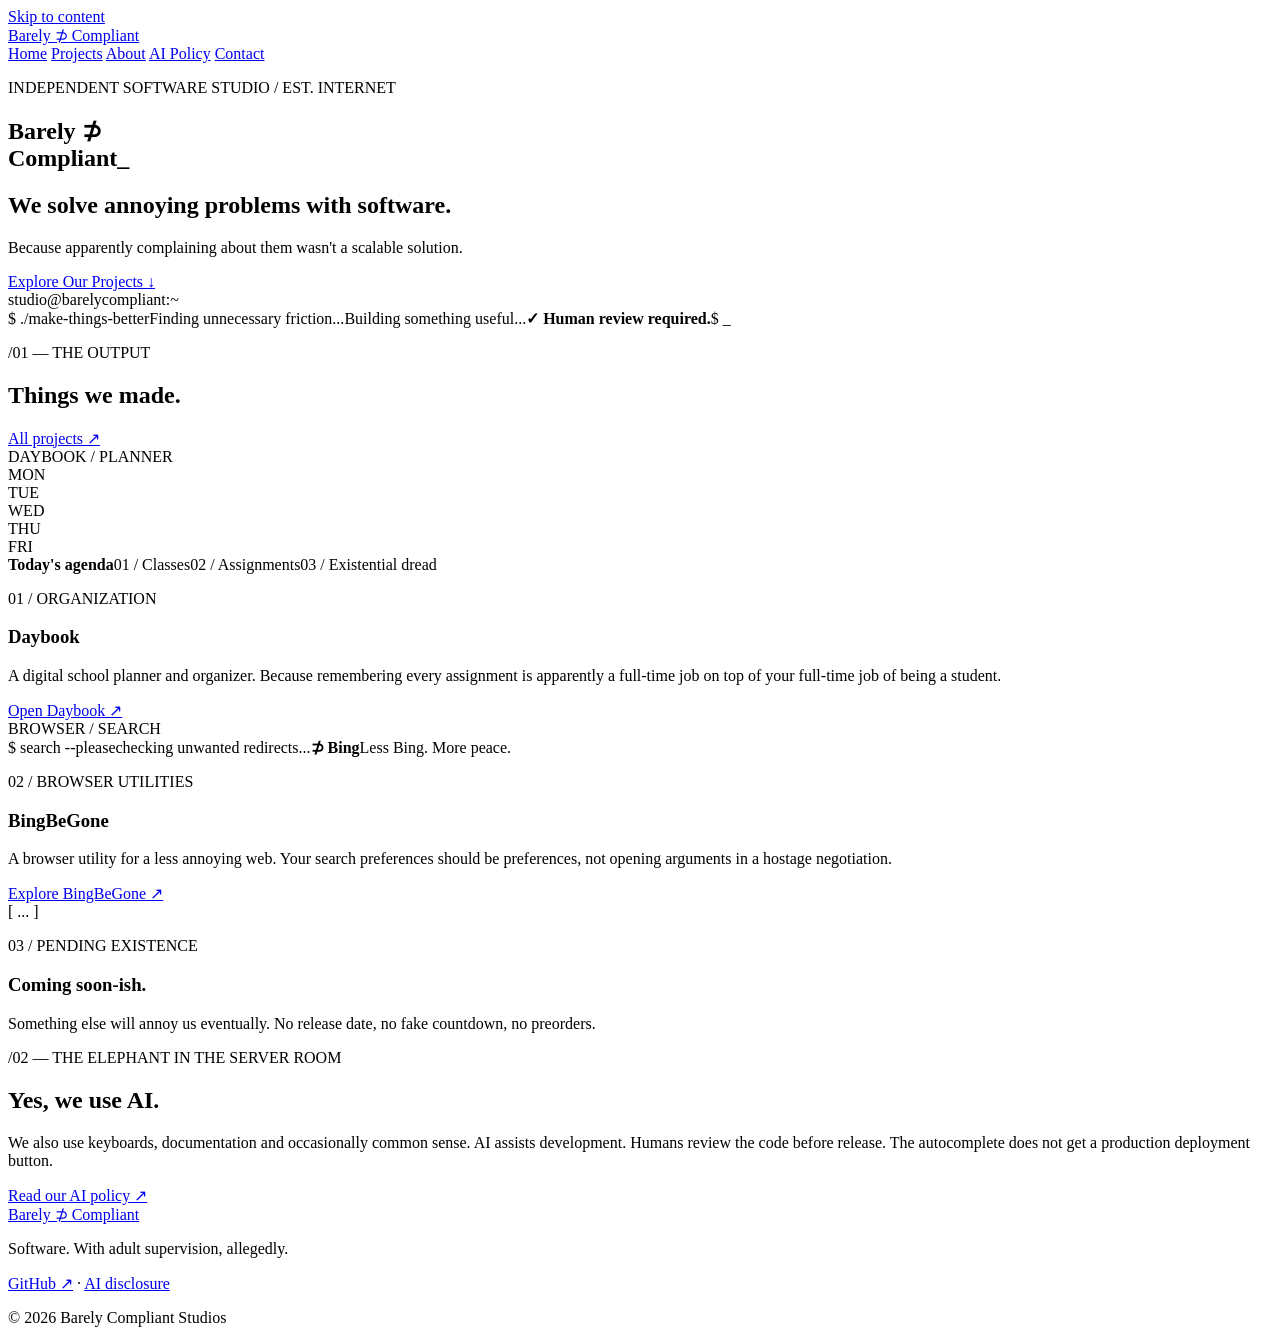
==== index.html @ f10d5186 "add VC Landing" ====
<!DOCTYPE html>
<html lang="en">
<head>
    <meta charset="UTF-8">
    <meta name="viewport" content="width=device-width, initial-scale=1">
    <meta name="description" content="Independent software studio building practical tools for everyday annoyances.">
    <meta name="theme-color" content="#001f11">
    <meta property="og:title" content="Software for annoying problems | Barely Compliant">
    <meta property="og:description" content="Independent software studio building practical tools for everyday annoyances.">
    <meta property="og:type" content="website">
    <link rel="canonical" href="https://barelycompliant.dev/">
    <link rel="icon" href="assets/favicon.svg" type="image/svg+xml">
    <link rel="stylesheet" href="css/style.css">
    <script src="js/main.js" defer></script>
    <title>Software for annoying problems | Barely Compliant</title>
</head>
<body>
    <a class="skip" href="#main">Skip to content</a>
    <header class="site-header">
        <div class="shell header-inner">
            <a class="brand" href="index.html">Barely <span>⊅</span> Compliant</a>
            <button class="menu-toggle" aria-expanded="false" aria-controls="navigation" hidden>Menu</button>
            <nav id="navigation" aria-label="Main navigation">
            <a href="index.html" aria-current="page">Home</a>
            <a href="projects.html">Projects</a>
            <a href="about.html">About</a>
            <a href="ai.html">AI Policy</a>
            <a href="contact.html">Contact</a>
            </nav>
        </div>
    </header>
    <main id="main" class="shell">
        <section class="hero">
            <p class="eyebrow"><span class="status-dot"></span> INDEPENDENT SOFTWARE STUDIO / EST. INTERNET</p>
            <h1 class="wordmark">Barely <span>⊅</span><br>Compliant<span class="cursor" aria-hidden="true">_</span></h1>
            <div class="hero-bottom"><div><h2>We solve annoying problems with software.</h2><p>Because apparently complaining about them wasn't a scalable solution.</p><a class="button" href="#projects">Explore Our Projects <span aria-hidden="true">↓</span></a></div><div class="terminal"><div class="mock-bar">studio@barelycompliant:~</div><div class="terminal-lines"><span>$ ./make-things-better</span><span>Finding unnecessary friction...</span><span>Building something useful...</span><strong>✓ Human review required.</strong><span>$ <span class="cursor">_</span></span></div></div></div>
        </section>
        <section id="projects" class="section"><div class="section-heading"><div><p class="eyebrow">/01 — THE OUTPUT</p><h2>Things we made.</h2></div><a class="arrow-link" href="projects.html">All projects ↗</a></div>        <div class="project-grid">
            <article class="project-card">
                <div class="project-art daybook" aria-hidden="true">
                    <div class="mock-window"><div class="mock-bar">DAYBOOK / PLANNER</div><div class="mock-layout"><div class="mock-sidebar">MON<br>TUE<br>WED<br>THU<br>FRI</div><div class="mock-content"><b>Today's agenda</b><span>01 / Classes</span><span>02 / Assignments</span><span>03 / Existential dread</span></div></div></div>
                </div>
                <div class="project-copy"><p class="eyebrow">01 / ORGANIZATION</p><h3>Daybook</h3><p>A digital school planner and organizer. Because remembering every assignment is apparently a full-time job on top of your full-time job of being a student.</p><a class="arrow-link" href="https://daybook.barelycompliant.dev/">Open Daybook ↗</a></div>
            </article>
            <article class="project-card">
                <div class="project-art bing" aria-hidden="true"><div class="mock-window"><div class="mock-bar">BROWSER / SEARCH</div><div class="terminal-lines"><span>$ search --please</span><span>checking unwanted redirects...</span><strong>⊅ Bing</strong><span>Less Bing. More peace.</span></div></div></div>
                <div class="project-copy"><p class="eyebrow">02 / BROWSER UTILITIES</p><h3>BingBeGone</h3><p>A browser utility for a less annoying web. Your search preferences should be preferences, not opening arguments in a hostage negotiation.</p><a class="arrow-link" href="https://bingbegone.barelycompliant.dev/">Explore BingBeGone ↗</a></div>
            </article>
            <article class="coming"><span class="coming-symbol" aria-hidden="true">[ ... ]</span><div><p class="eyebrow">03 / PENDING EXISTENCE</p><h3>Coming soon-ish.</h3><p>Something else will annoy us eventually. No release date, no fake countdown, no preorders.</p></div></article>
        </div></section>
        <section class="section manifesto"><p class="eyebrow">/02 — THE ELEPHANT IN THE SERVER ROOM</p><h2>Yes, we use AI.</h2><p>We also use keyboards, documentation and occasionally common sense. AI assists development. Humans review the code before release. The autocomplete does not get a production deployment button.</p><a class="arrow-link" href="ai.html">Read our AI policy ↗</a></section>
    </main>
    <footer class="site-footer">
        <div class="shell footer-inner">
            <div><a class="brand" href="index.html">Barely ⊅ Compliant</a><p>Software. With adult supervision, allegedly.</p></div>
            <div><a href="https://github.com/barelycompliant">GitHub ↗</a> · <a href="ai.html">AI disclosure</a><p>© <span id="year">2026</span> Barely Compliant Studios</p></div>
        </div>
    </footer>
</body>
</html>
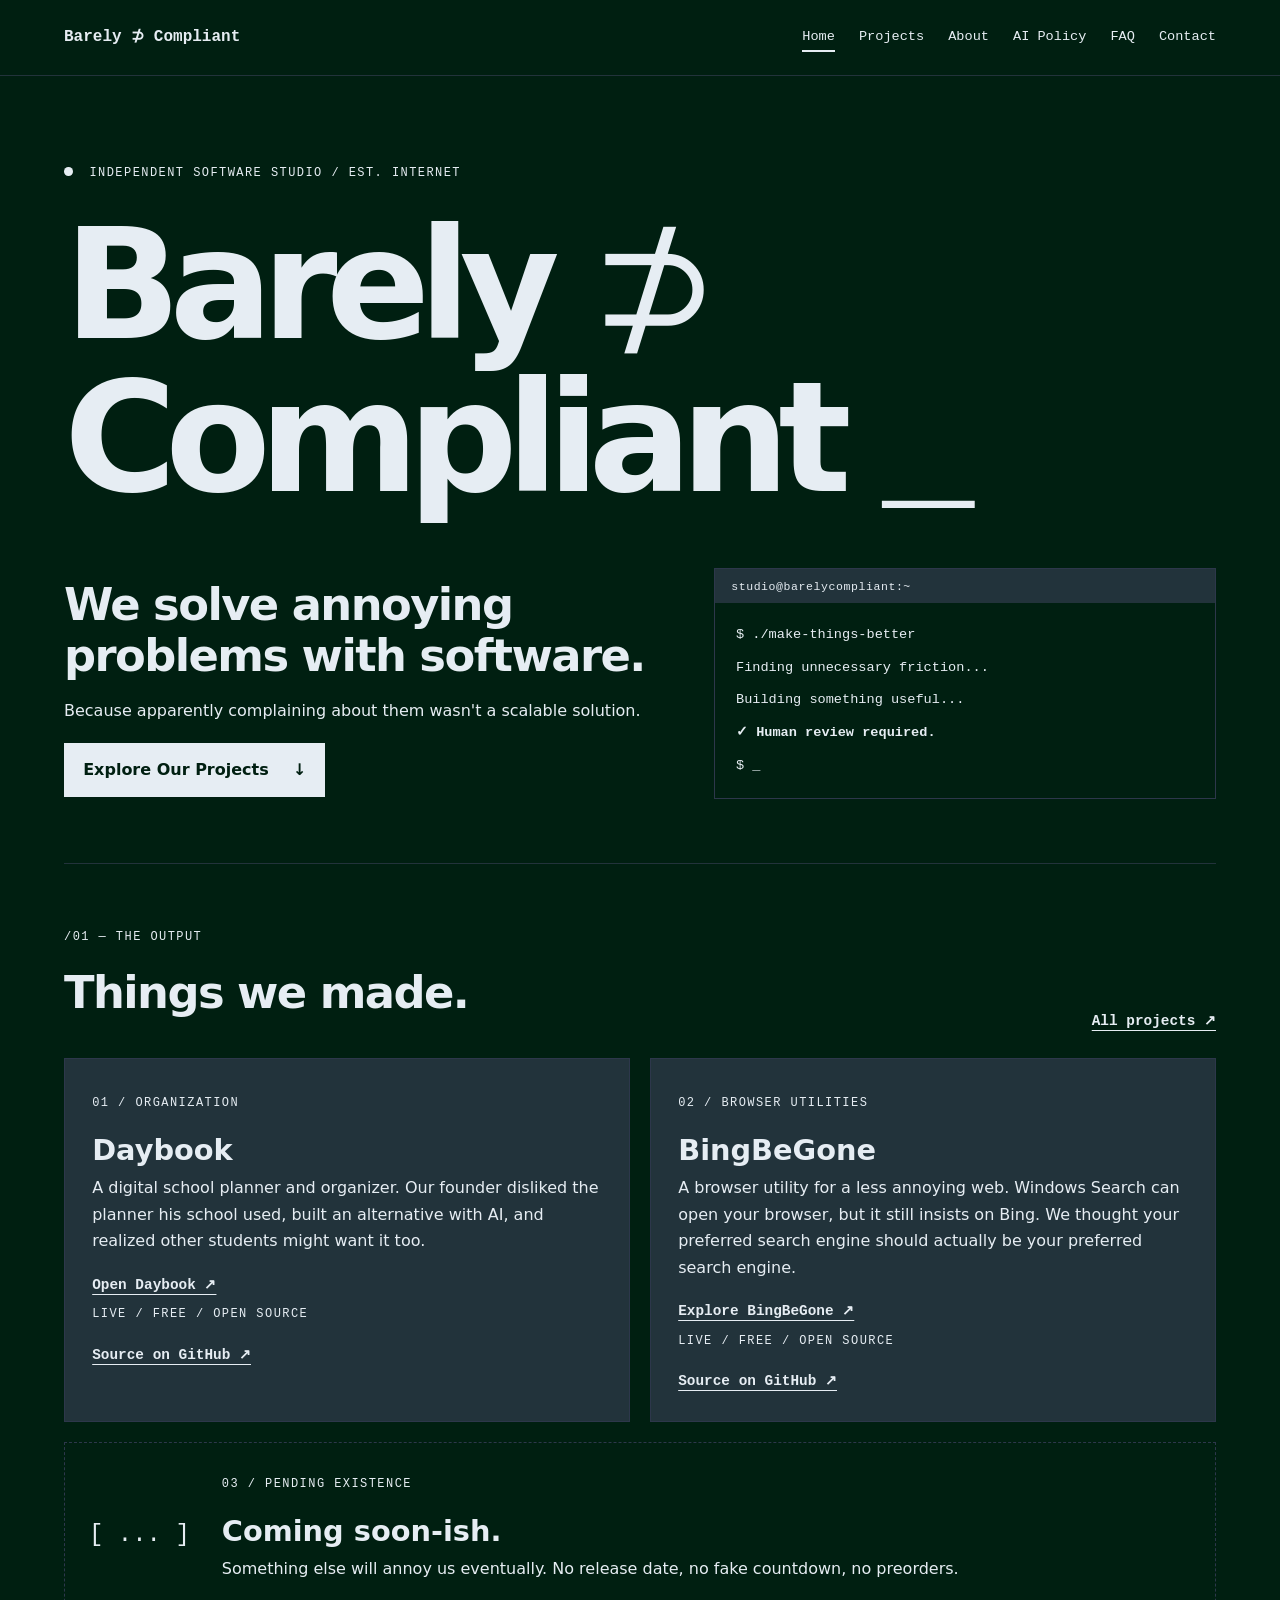
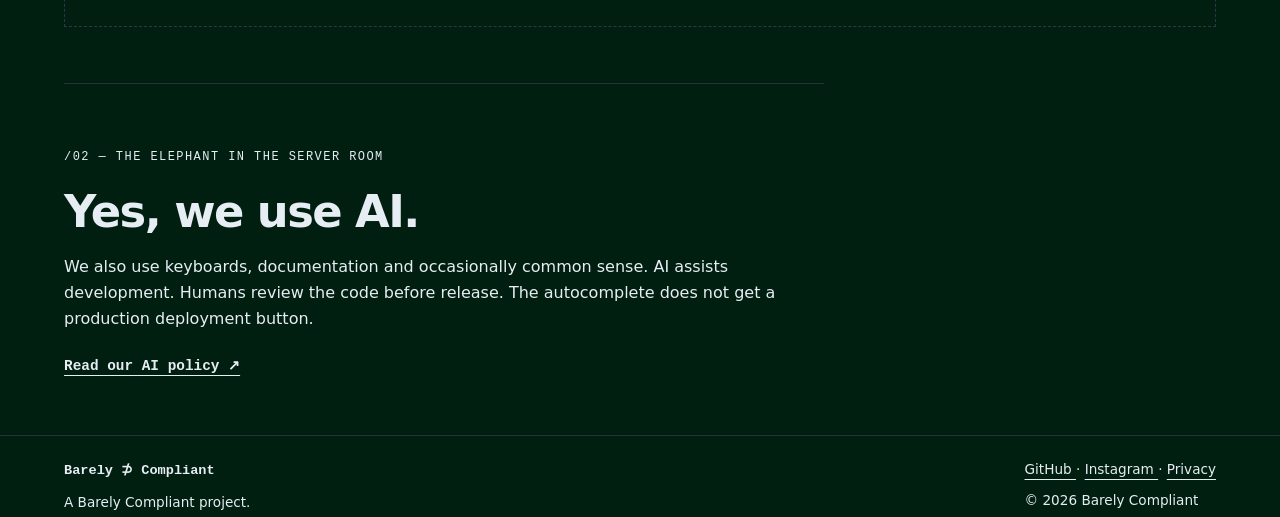
==== commit 9832629c: "v2" ====
--- a/index.html
+++ b/index.html
@@ -1,60 +1,243 @@
 <!DOCTYPE html>
 <html lang="en">
-<head>
-    <meta charset="UTF-8">
-    <meta name="viewport" content="width=device-width, initial-scale=1">
-    <meta name="description" content="Independent software studio building practical tools for everyday annoyances.">
-    <meta name="theme-color" content="#001f11">
-    <meta property="og:title" content="Software for annoying problems | Barely Compliant">
-    <meta property="og:description" content="Independent software studio building practical tools for everyday annoyances.">
-    <meta property="og:type" content="website">
-    <link rel="canonical" href="https://barelycompliant.dev/">
-    <link rel="icon" href="assets/favicon.svg" type="image/svg+xml">
-    <link rel="stylesheet" href="css/style.css">
-    <script src="js/main.js" defer></script>
-    <title>Software for annoying problems | Barely Compliant</title>
-</head>
-<body>
-    <a class="skip" href="#main">Skip to content</a>
-    <header class="site-header">
-        <div class="shell header-inner">
-            <a class="brand" href="index.html">Barely <span>⊅</span> Compliant</a>
-            <button class="menu-toggle" aria-expanded="false" aria-controls="navigation" hidden>Menu</button>
-            <nav id="navigation" aria-label="Main navigation">
-            <a href="index.html" aria-current="page">Home</a>
-            <a href="projects.html">Projects</a>
-            <a href="about.html">About</a>
-            <a href="ai.html">AI Policy</a>
-            <a href="contact.html">Contact</a>
-            </nav>
-        </div>
-    </header>
-    <main id="main" class="shell">
-        <section class="hero">
-            <p class="eyebrow"><span class="status-dot"></span> INDEPENDENT SOFTWARE STUDIO / EST. INTERNET</p>
-            <h1 class="wordmark">Barely <span>⊅</span><br>Compliant<span class="cursor" aria-hidden="true">_</span></h1>
-            <div class="hero-bottom"><div><h2>We solve annoying problems with software.</h2><p>Because apparently complaining about them wasn't a scalable solution.</p><a class="button" href="#projects">Explore Our Projects <span aria-hidden="true">↓</span></a></div><div class="terminal"><div class="mock-bar">studio@barelycompliant:~</div><div class="terminal-lines"><span>$ ./make-things-better</span><span>Finding unnecessary friction...</span><span>Building something useful...</span><strong>✓ Human review required.</strong><span>$ <span class="cursor">_</span></span></div></div></div>
-        </section>
-        <section id="projects" class="section"><div class="section-heading"><div><p class="eyebrow">/01 — THE OUTPUT</p><h2>Things we made.</h2></div><a class="arrow-link" href="projects.html">All projects ↗</a></div>        <div class="project-grid">
-            <article class="project-card">
-                <div class="project-art daybook" aria-hidden="true">
-                    <div class="mock-window"><div class="mock-bar">DAYBOOK / PLANNER</div><div class="mock-layout"><div class="mock-sidebar">MON<br>TUE<br>WED<br>THU<br>FRI</div><div class="mock-content"><b>Today's agenda</b><span>01 / Classes</span><span>02 / Assignments</span><span>03 / Existential dread</span></div></div></div>
-                </div>
-                <div class="project-copy"><p class="eyebrow">01 / ORGANIZATION</p><h3>Daybook</h3><p>A digital school planner and organizer. Because remembering every assignment is apparently a full-time job on top of your full-time job of being a student.</p><a class="arrow-link" href="https://daybook.barelycompliant.dev/">Open Daybook ↗</a></div>
-            </article>
-            <article class="project-card">
-                <div class="project-art bing" aria-hidden="true"><div class="mock-window"><div class="mock-bar">BROWSER / SEARCH</div><div class="terminal-lines"><span>$ search --please</span><span>checking unwanted redirects...</span><strong>⊅ Bing</strong><span>Less Bing. More peace.</span></div></div></div>
-                <div class="project-copy"><p class="eyebrow">02 / BROWSER UTILITIES</p><h3>BingBeGone</h3><p>A browser utility for a less annoying web. Your search preferences should be preferences, not opening arguments in a hostage negotiation.</p><a class="arrow-link" href="https://bingbegone.barelycompliant.dev/">Explore BingBeGone ↗</a></div>
-            </article>
-            <article class="coming"><span class="coming-symbol" aria-hidden="true">[ ... ]</span><div><p class="eyebrow">03 / PENDING EXISTENCE</p><h3>Coming soon-ish.</h3><p>Something else will annoy us eventually. No release date, no fake countdown, no preorders.</p></div></article>
-        </div></section>
-        <section class="section manifesto"><p class="eyebrow">/02 — THE ELEPHANT IN THE SERVER ROOM</p><h2>Yes, we use AI.</h2><p>We also use keyboards, documentation and occasionally common sense. AI assists development. Humans review the code before release. The autocomplete does not get a production deployment button.</p><a class="arrow-link" href="ai.html">Read our AI policy ↗</a></section>
-    </main>
-    <footer class="site-footer">
-        <div class="shell footer-inner">
-            <div><a class="brand" href="index.html">Barely ⊅ Compliant</a><p>Software. With adult supervision, allegedly.</p></div>
-            <div><a href="https://github.com/barelycompliant">GitHub ↗</a> · <a href="ai.html">AI disclosure</a><p>© <span id="year">2026</span> Barely Compliant Studios</p></div>
-        </div>
-    </footer>
-</body>
+ <head>
+  <meta charset="utf-8"/>
+  <meta content="width=device-width, initial-scale=1" name="viewport"/>
+  <meta content="Independent software studio building practical tools for everyday annoyances." name="description"/>
+  <meta content="#001f11" name="theme-color"/>
+  <meta content="Software for annoying problems | Barely Compliant" property="og:title"/>
+  <meta content="Independent software studio building practical tools for everyday annoyances." property="og:description"/>
+  <meta content="website" property="og:type"/>
+  <link href="https://barelycompliant.dev/" rel="canonical"/>
+  <link href="assets/favicon.svg" rel="icon" type="image/svg+xml"/>
+  <link href="css/style.css" rel="stylesheet"/>
+  <script defer="" src="js/main.js">
+  </script>
+  <title>
+   Software for annoying problems | Barely Compliant
+  </title>
+ </head>
+ <body>
+  <a class="skip" href="#main">
+   Skip to content
+  </a>
+  <header class="site-header">
+   <div class="shell header-inner">
+    <a class="brand" href="index.html">
+     Barely
+     <span>
+      ⊅
+     </span>
+     Compliant
+    </a>
+    <button aria-controls="navigation" aria-expanded="false" class="menu-toggle" hidden="">
+     Menu
+    </button>
+    <nav aria-label="Main navigation" id="navigation">
+     <a aria-current="page" href="index.html">
+      Home
+     </a>
+     <a href="projects.html">
+      Projects
+     </a>
+     <a href="about.html">
+      About
+     </a>
+     <a href="ai.html">
+      AI Policy
+     </a>
+     <a href="faq.html">
+      FAQ
+     </a>
+     <a href="contact.html">
+      Contact
+     </a>
+    </nav>
+   </div>
+  </header>
+  <main class="shell" id="main">
+   <section class="hero">
+    <p class="eyebrow">
+     <span class="status-dot">
+     </span>
+     INDEPENDENT SOFTWARE STUDIO / EST. INTERNET
+    </p>
+    <h1 class="wordmark">
+     Barely
+     <span>
+      ⊅
+     </span>
+     <br/>
+     Compliant
+     <span aria-hidden="true" class="cursor">
+      _
+     </span>
+    </h1>
+    <div class="hero-bottom">
+     <div>
+      <h2>
+       We solve annoying problems with software.
+      </h2>
+      <p>
+       Because apparently complaining about them wasn't a scalable solution.
+      </p>
+      <a class="button" href="#projects">
+       Explore Our Projects
+       <span aria-hidden="true">
+        ↓
+       </span>
+      </a>
+     </div>
+     <div class="terminal">
+      <div class="mock-bar">
+       studio@barelycompliant:~
+      </div>
+      <div class="terminal-lines">
+       <span>
+        $ ./make-things-better
+       </span>
+       <span>
+        Finding unnecessary friction...
+       </span>
+       <span>
+        Building something useful...
+       </span>
+       <strong>
+        ✓ Human review required.
+       </strong>
+       <span>
+        $
+        <span class="cursor">
+         _
+        </span>
+       </span>
+      </div>
+     </div>
+    </div>
+   </section>
+   <section class="section" id="projects">
+    <div class="section-heading">
+     <div>
+      <p class="eyebrow">
+       /01 — THE OUTPUT
+      </p>
+      <h2>
+       Things we made.
+      </h2>
+     </div>
+     <a class="arrow-link" href="projects.html">
+      All projects ↗
+     </a>
+    </div>
+    <div class="project-grid">
+     <article class="project-card">
+      <div class="project-copy">
+       <p class="eyebrow">
+        01 / ORGANIZATION
+       </p>
+       <h3>
+        Daybook
+       </h3>
+       <p>
+        A digital school planner and organizer. Our founder disliked the planner his school used, built an alternative with AI, and realized other students might want it too.
+       </p>
+       <a class="arrow-link" href="https://daybook.barelycompliant.dev/">
+        Open Daybook ↗
+       </a>
+       <p class="eyebrow">
+        Live / Free / Open source
+       </p>
+       <a class="arrow-link" href="https://github.com/barelycompliant">
+        Source on GitHub ↗
+       </a>
+      </div>
+     </article>
+     <article class="project-card">
+      <div class="project-copy">
+       <p class="eyebrow">
+        02 / BROWSER UTILITIES
+       </p>
+       <h3>
+        BingBeGone
+       </h3>
+       <p>
+        A browser utility for a less annoying web. Windows Search can open your browser, but it still insists on Bing. We thought your preferred search engine should actually be your preferred search engine.
+       </p>
+       <a class="arrow-link" href="https://bingbegone.barelycompliant.dev/">
+        Explore BingBeGone ↗
+       </a>
+       <p class="eyebrow">
+        Live / Free / Open source
+       </p>
+       <a class="arrow-link" href="https://github.com/barelycompliant">
+        Source on GitHub ↗
+       </a>
+      </div>
+     </article>
+     <article class="coming">
+      <span aria-hidden="true" class="coming-symbol">
+       [ ... ]
+      </span>
+      <div>
+       <p class="eyebrow">
+        03 / PENDING EXISTENCE
+       </p>
+       <h3>
+        Coming soon-ish.
+       </h3>
+       <p>
+        Something else will annoy us eventually. No release date, no fake countdown, no preorders.
+       </p>
+      </div>
+     </article>
+    </div>
+   </section>
+   <section class="section manifesto">
+    <p class="eyebrow">
+     /02 — THE ELEPHANT IN THE SERVER ROOM
+    </p>
+    <h2>
+     Yes, we use AI.
+    </h2>
+    <p>
+     We also use keyboards, documentation and occasionally common sense. AI assists development. Humans review the code before release. The autocomplete does not get a production deployment button.
+    </p>
+    <a class="arrow-link" href="ai.html">
+     Read our AI policy ↗
+    </a>
+   </section>
+  </main>
+  <footer class="site-footer">
+   <div class="shell footer-inner">
+    <div>
+     <a class="brand" href="index.html">
+      Barely ⊅ Compliant
+     </a>
+     <p>
+      A Barely Compliant project.
+     </p>
+    </div>
+    <div>
+     <a href="https://github.com/barelycompliant">
+      GitHub
+     </a>
+     ·
+     <a href="https://www.instagram.com/barely.compliant/">
+      Instagram
+     </a>
+     ·
+     <a href="privacy.html">
+      Privacy
+     </a>
+     <p>
+      ©
+      <span id="year">
+       2026
+      </span>
+      Barely Compliant
+     </p>
+    </div>
+   </div>
+  </footer>
+ </body>
 </html>
--- a/css/style.css
+++ b/css/style.css
@@ -0,0 +1,110 @@
+:root {
+    --evergreen: #001f11;
+    --gunmetal: #3b3b3b;
+    --jet-black: #22333b;
+    --alice-blue: #e6edf3;
+    --slate: #2d374b;
+    --navy: #001544;
+    --mono: ui-monospace, SFMono-Regular, Consolas, monospace;
+    --sans: system-ui, -apple-system, sans-serif;
+    --max-width: 1160px;
+}
+* { box-sizing: border-box; }
+html { scroll-behavior: smooth; }
+body {
+    margin: 0;
+    background: var(--evergreen);
+    color: var(--alice-blue);
+    font-family: var(--sans);
+    line-height: 1.65;
+}
+a { color: inherit; text-underline-offset: 5px; }
+a:focus-visible, button:focus-visible { outline: 2px solid var(--alice-blue); outline-offset: 5px; }
+button { font: inherit; }
+[hidden] { display: none !important; }
+.shell { width: min(var(--max-width), 90%); margin-inline: auto; }
+.skip { position: absolute; top: -100px; left: 1rem; background: var(--alice-blue); color: var(--evergreen); padding: 1rem; z-index: 5; }
+.skip:focus { top: 1rem; }
+.site-header { border-bottom: 1px solid var(--jet-black); }
+.header-inner, .footer-inner { display: flex; align-items: center; justify-content: space-between; gap: 2rem; padding-block: 1.4rem; }
+.brand { font-family: var(--mono); font-weight: 800; text-decoration: none; white-space: nowrap; }
+nav { display: flex; flex-wrap: wrap; gap: 1.5rem; font: 0.85rem var(--mono); }
+nav a { text-decoration: none; padding-block: .4rem; border-bottom: 2px solid transparent; }
+nav a:hover, nav a[aria-current="page"] { border-color: var(--alice-blue); }
+.menu-toggle { background: var(--jet-black); color: inherit; border: 1px solid var(--slate); padding: .5rem 1rem; }
+.hero { padding-block: 5rem 4rem; }
+.eyebrow { font: 0.75rem/1.6 var(--mono); letter-spacing: .12em; text-transform: uppercase; }
+.status-dot { display: inline-block; width: .55rem; height: .55rem; background: var(--alice-blue); border-radius: 50%; margin-right: .5rem; }
+.wordmark { font-size: clamp(3rem, 12vw, 10rem); line-height: .91; letter-spacing: -.075em; margin: 2rem 0 3rem; font-weight: 850; }
+.wordmark > span:first-child { font-family: var(--mono); font-weight: 400; }
+.cursor { font-family: var(--mono); font-weight: 400; }
+.hero-bottom { display: grid; grid-template-columns: 1.2fr 1fr; gap: 3rem; align-items: center; }
+h2 { font-size: clamp(1.6rem, 3.5vw, 2.8rem); line-height: 1.15; letter-spacing: -.035em; margin: .5rem 0 1rem; }
+h3 { font-size: 1.8rem; line-height: 1.2; margin: .5rem 0; }
+p { margin: .5rem 0 1.2rem; }
+.button { display: inline-flex; align-items: center; gap: 1.5rem; padding: .85rem 1.2rem; background: var(--alice-blue); color: var(--evergreen); font-weight: 750; text-decoration: none; transition: transform .2s; }
+.button:hover { transform: translateY(-3px); }
+.terminal, .mock-window { border: 1px solid var(--slate); background: var(--evergreen); font-family: var(--mono); }
+.mock-bar { padding: .65rem 1rem; background: var(--jet-black); font: .72rem var(--mono); letter-spacing: .05em; }
+.terminal-lines { display: grid; gap: .65rem; padding: 1.3rem; font-size: .85rem; }
+.section { border-top: 1px solid var(--jet-black); padding-block: 3.5rem; scroll-margin-top: 1rem; }
+.section-heading { display: flex; justify-content: space-between; align-items: end; gap: 1rem; margin-bottom: 1.5rem; }
+.arrow-link { font-family: var(--mono); font-size: .9rem; font-weight: 700; }
+.project-grid { display: grid; grid-template-columns: repeat(2,minmax(0,1fr)); gap: 1.25rem; }
+.project-card { background: var(--jet-black); border: 1px solid var(--slate); transition: transform .2s, border-color .2s; }
+.project-card:hover { transform: translateY(-4px); border-color: var(--alice-blue); }
+.project-art { min-height: 240px; display: grid; place-items: center; padding: 2rem; background-image: linear-gradient(var(--slate) 1px,transparent 1px),linear-gradient(90deg,var(--slate) 1px,transparent 1px); background-size: 24px 24px; }
+.daybook { background-color: var(--navy); }
+.bing { background-color: var(--evergreen); }
+.mock-window { width: min(100%, 360px); box-shadow: 8px 8px 0 var(--gunmetal); }
+.mock-layout { display: flex; font-size: .72rem; }
+.mock-sidebar { padding: 1rem; background: var(--slate); line-height: 2; }
+.mock-content { display: grid; gap: .6rem; padding: 1rem; }
+.mock-content span { border-bottom: 1px solid var(--slate); }
+.bing strong { font-size: 1.8rem; }
+.project-copy { padding: 1.7rem; }
+.coming { grid-column: 1/-1; display: flex; align-items: center; gap: 2rem; padding: 1.5rem; border: 1px dashed var(--slate); }
+.coming-symbol { font: 1.5rem var(--mono); white-space: nowrap; }
+.manifesto { max-width: 760px; }
+.page-intro { padding-block: 5rem 3rem; max-width: 900px; }
+.page-intro h1 { font-size: clamp(2.6rem,7vw,5.5rem); line-height: 1.02; letter-spacing: -.06em; margin: 1rem 0; }
+.page-intro > p:last-child { font-size: 1.2rem; max-width: 720px; }
+.prose { max-width: 780px; }
+.prose h2:not(:first-child) { margin-top: 2rem; }
+.policy-callout { padding: 1.5rem; background: var(--jet-black); border-left: 4px solid var(--alice-blue); }
+.site-footer { border-top: 1px solid var(--jet-black); font-size: .85rem; }
+.footer-inner { align-items: start; }
+.footer-inner p { margin: .5rem 0; }
+@media (max-width: 760px) {
+    .header-inner { flex-wrap: wrap; gap: 1rem; }
+    nav { width: 100%; gap: 1rem; }
+    .hero { padding-block: 3rem; }
+    .hero-bottom, .project-grid { grid-template-columns: 1fr; gap: 1.5rem; }
+    .section-heading, .footer-inner { align-items: start; flex-direction: column; }
+    .coming { align-items: start; flex-direction: column; gap: .5rem; }
+    .project-art { padding: 1rem; }
+    .page-intro { padding-block: 3rem; }
+}
+@media (prefers-reduced-motion: reduce) {
+    html { scroll-behavior: auto; }
+    *, *::before, *::after { transition: none !important; }
+}
+
+/* Conversational FAQ pages: answers remain visible without JavaScript. */
+.faq-entry {
+    padding-block: 1.5rem;
+    border-bottom: 1px solid var(--jet-black);
+}
+.faq-entry h2 {
+    font-size: 1.3rem;
+    letter-spacing: -0.02em;
+    line-height: 1.4;
+    margin: 0 0 0.75rem;
+}
+.faq-entry p {
+    margin: 0;
+}
+.project-copy .arrow-link {
+    display: block;
+    margin-top: 0.75rem;
+}
